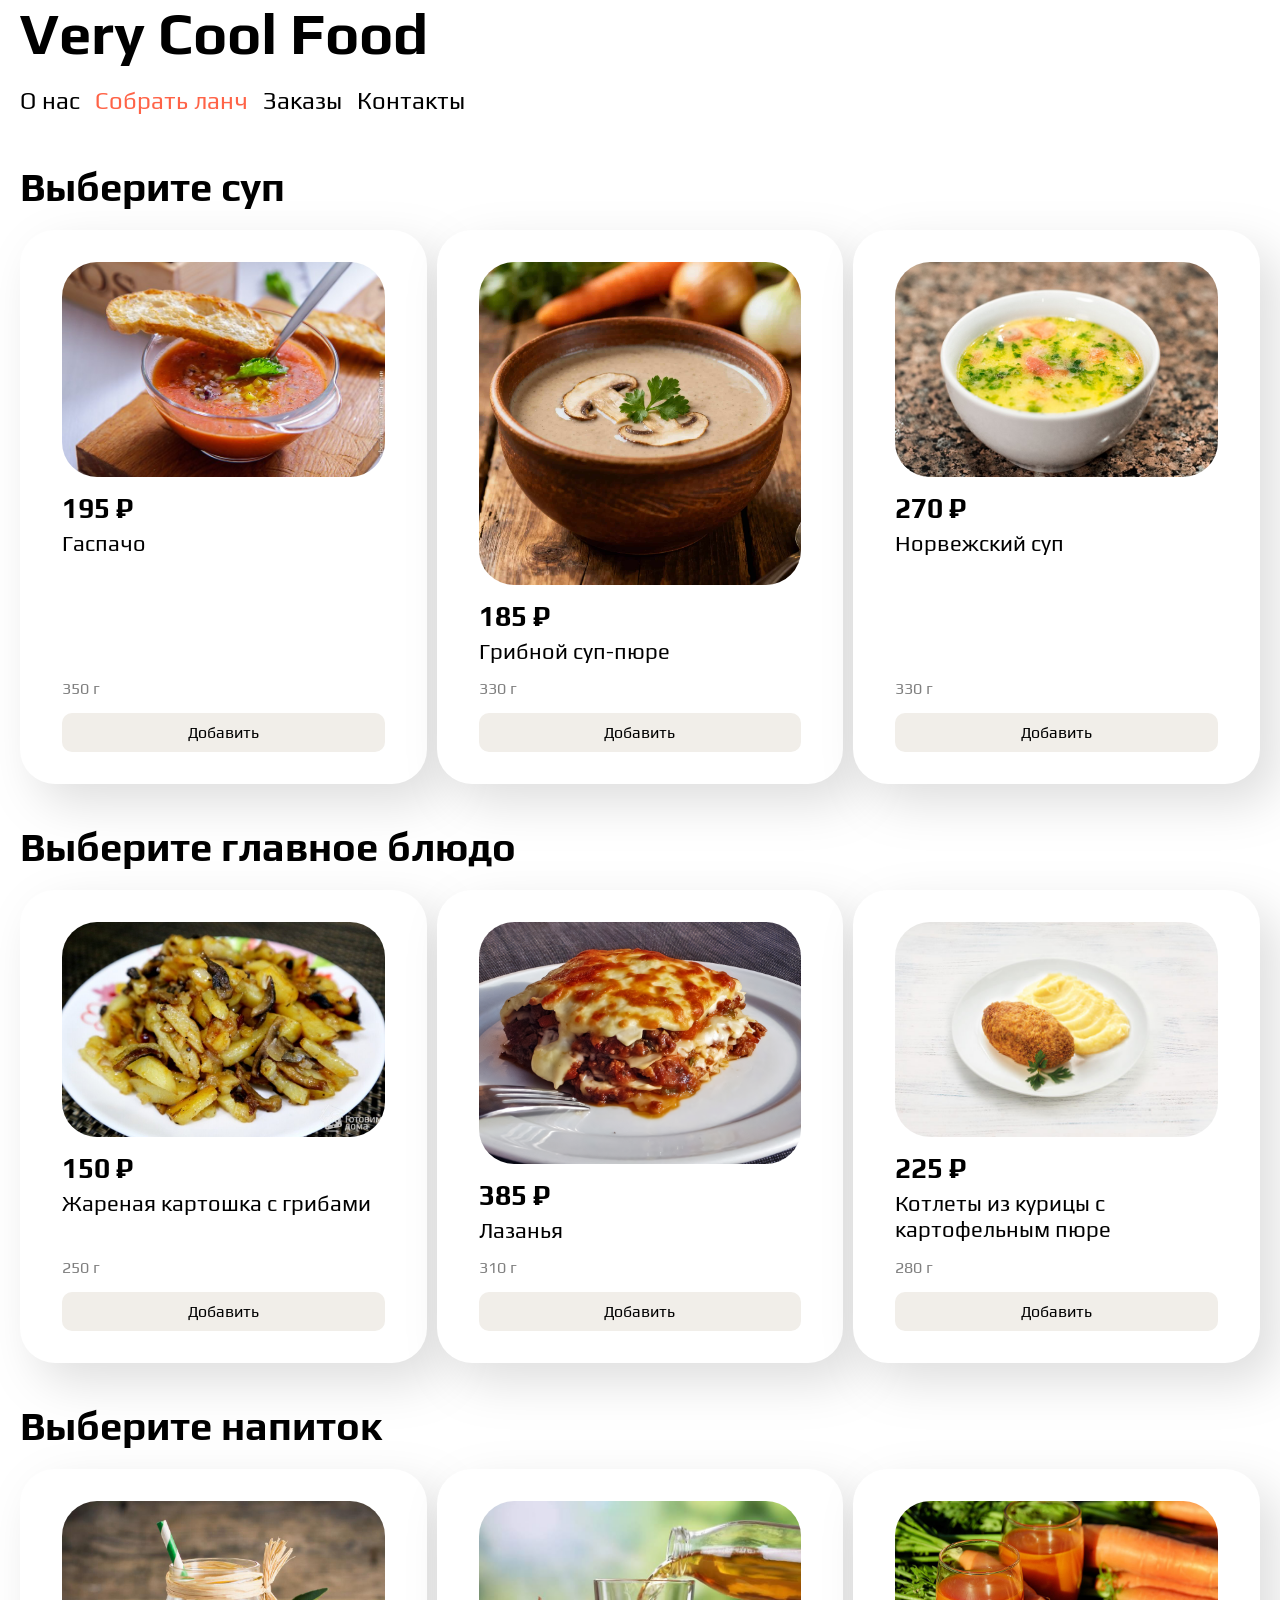
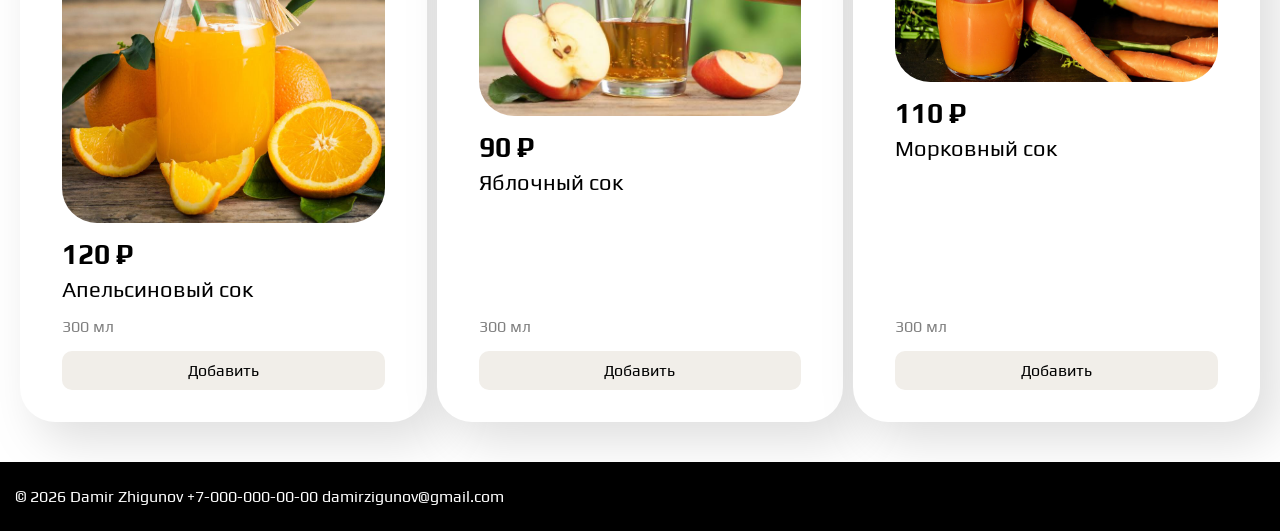
==== lunch.html @ 5d71ea07 "2. Вёрстка сеток (flexbox, grid, media-запросы)" ====
<!DOCTYPE html>
<html lang="ru">
    <head>
        <meta charset="utf-8">
        <meta name="viewport" content="width=device-width, initial-scale=1">
        <title>Собрать ланч — Very Cool Food</title>
        <link rel="stylesheet" href="styles/style.css">
        <link rel="stylesheet" href="styles/lunch.css">
        <link rel="preconnect" href="https://fonts.googleapis.com">
        <link rel="preconnect" href="https://fonts.gstatic.com" crossorigin>
        <link href="https://fonts.googleapis.com/css2?family=Play:wght@400;700&display=swap" rel="stylesheet">
    </head>
    <body>
        <header>
            <section>
                <h1 class="main-title">Very Cool Food</h1>
                <nav>
                    <ul>
                        <li><a href="index.html" class="links-header">О нас</a></li>
                        <li><a href="lunch.html" id="active" class="links-header">Собрать ланч</a></li>
                        <li><a href="#" class="links-header">Заказы</a></li>
                        <li><a href="#footer" class="links-header">Контакты</a></li>
                    </ul>
                </nav>
            </section>
        </header>
        <main>
            <section>
                <h2>Выберите суп</h2>
                <div class="dishes">
                    <div class="dish">
                        <img class="dish-img" src="images/gaspacho.jpg" alt="гаспачо">
                        <p class="dish-price">195 ₽</p>
                        <p class="dish-name">Гаспачо</p>
                        <p class="dish-weight">350 г</p>
                        <button class="dish-button">Добавить</button>
                    </div>
                    <div class="dish">
                        <img class="dish-img" src="images/mushroom-soup.jpg" alt="грибной суп-пюре">
                        <p class="dish-price">185 ₽</p>
                        <p class="dish-name">Грибной суп-пюре</p>
                        <p class="dish-weight">330 г</p>
                        <button class="dish-button">Добавить</button>
                    </div>
                    <div class="dish">
                        <img class="dish-img" src="images/norwegian-soup.jpg" alt="норвежский суп">
                        <p class="dish-price">270 ₽</p>
                        <p class="dish-name">Норвежский суп</p>
                        <p class="dish-weight">330 г</p>
                        <button class="dish-button">Добавить</button>
                    </div>
                </div>
            </section>
            <section>
                <h2>Выберите главное блюдо</h2>
                <div class="dishes">
                    <div class="dish">
                        <img class="dish-img" src="images/potato-mushrooms.jpg" alt="жареная картошка с грибами">
                        <p class="dish-price">150 ₽</p>
                        <p class="dish-name">Жареная картошка с грибами</p>
                        <p class="dish-weight">250 г</p>
                        <button class="dish-button">Добавить</button>
                    </div>
                    <div class="dish">
                        <img class="dish-img" src="images/lasagna.jpg" alt="лазанья">
                        <p class="dish-price">385 ₽</p>
                        <p class="dish-name">Лазанья</p>
                        <p class="dish-weight">310 г</p>
                        <button class="dish-button">Добавить</button>
                    </div>
                    <div class="dish">
                        <img class="dish-img" src="images/cutlets.jpg" alt="котлеты из курицы с картофельным пюре">
                        <p class="dish-price">225 ₽</p>
                        <p class="dish-name">Котлеты из курицы с картофельным пюре</p>
                        <p class="dish-weight">280 г</p>
                        <button class="dish-button">Добавить</button>
                    </div>
                </div>
            </section>
            <section>
                <h2>Выберите напиток</h2>
                <div class="dishes">
                    <div class="dish">
                        <img class="dish-img" src="images/orange-juice.jpg" alt="апельсиновый сок">
                        <p class="dish-price">120 ₽</p>
                        <p class="dish-name">Апельсиновый сок</p>
                        <p class="dish-weight">300 мл</p>
                        <button class="dish-button">Добавить</button>
                    </div>
                    <div class="dish">
                        <img class="dish-img" src="images/apple-juice.jpg" alt="яблочный сок">
                        <p class="dish-price">90 ₽</p>
                        <p class="dish-name">Яблочный сок</p>
                        <p class="dish-weight">300 мл</p>
                        <button class="dish-button">Добавить</button>
                    </div>
                    <div class="dish">
                        <img class="dish-img" src="images/carrot-juice.jpg" alt="морковный сок">
                        <p class="dish-price">110 ₽</p>
                        <p class="dish-name">Морковный сок</p>
                        <p class="dish-weight">300 мл</p>
                        <button class="dish-button">Добавить</button>
                    </div>
                </div>
            </section>
        </main>
        <footer id="footer">
            <p>&copy; 2026 Damir Zhigunov <a href="tel:+70000000000" class="links-footer">+7-000-000-00-00</a> <a href="mailto:damirzigunov@gmail.com" class="links-footer">damirzigunov@gmail.com</a></p>
        </footer>
    </body>
</html>
---- styles/style.css ----
* {
    box-sizing: border-box;
    padding: 0;
    margin: 0;
}

html, body {
    height: 100%;
}

body {
    margin: 0;
    padding: 0;
    font-family: "Play", sans-serif;
    display: flex;
    flex-direction: column;
    min-height: 100vh;
}

main {
    flex: 1 0 auto;
}

header {
    background-color: white;
    color: black;
    padding: 0;
    text-align: left;
    margin: 0 0 30px 0;
}

header section {
    padding: 0 0 0 20px;
}

header .main-title {
    text-align: left;
    font-size: 58px;
    margin: 0 0 20px 0;
}

header nav ul {
    display: flex;
    flex-wrap: wrap;
    gap: 15px;
    list-style: none;
    padding: 0;
}

header li {
    max-width: 300px;
}

.play-regular {
  font-family: "Play", sans-serif;
  font-weight: 400;
  font-style: normal;
}

.play-bold {
  font-family: "Play", sans-serif;
  font-weight: 700;
  font-style: normal;
}

main section {
    margin: 0 0 0 20px;
}

main ul {
    list-style-position: inside;
}

main li {
    padding: 0 20px;
}

main h2 {
    font-size: 40px;
    padding: 0;
    margin: 20px 0;
}

main .text {
    font-size: 26px;
    padding: 0;
    margin: 0 0 35px 0;
}

.table-caption {
    font-weight: bold;
}

.table-text {
    font-size: 20px;
    padding: 10px;
}

main td {
    border: 2px solid darkgrey;
    padding: 5px;
    text-align: center;
}

main table {
    border-collapse: collapse;
    margin: 0 0 20px 0;
}

footer {
    background-color: black;
    color: white;
    margin: 0;
    padding: 0;
    flex-shrink: 0;
}

footer p {
    margin: 0;
    padding: 25px 15px;
}

.links-header {
    color: black;
    text-decoration: none;
    font-size: 24px;
    font-weight: 400;
}

.links-footer {
    color: white;
    text-decoration: none;
    font-size: 16px;
    font-weight: 400;
}

.links-header:hover {
    color: orange;
}

.links-footer:hover {
    color: orangered;
}

#active {
    color: tomato;
}

.cool-img img {
    height: 400px;
}

/* адаптивность */

@media (max-width: 800px) {
    header nav ul {
        justify-content: space-between;
    }

    header .main-title {
        text-align: center;
    }

    .cool-img img {
        width: 500px;
        height: auto;
    }
}

@media (max-width: 600px) {
    header nav ul {
        flex-direction: column;
        align-items: center;
    }

    .links-header {
        font-size: 28px;
    }

    .cool-img img {
        width: 100%;
    }

    .table-text {
        font-size: 18px;
    }
}

@media (max-width: 400px) {
    .table-text {
        font-size: 16px;
    }
}
---- styles/lunch.css ----
main .dishes {
    display: grid;
    grid-template-columns: repeat(3, 1fr);
    gap: 10px;
    margin: 0 20px 40px 0;
}

.dish {
    display: flex;
    flex-direction: column;
    background-color: white;
    padding: 30px 40px;
    border-radius: 35px;
    border: 2px solid transparent;
    cursor: pointer;
    filter: drop-shadow(17px 19px 24px rgba(0, 0, 0, 0.13));
}

.dish:hover {
    border-color: tomato;
}

.dish-img {
    width: 100%;
    border-radius: 35px;
}

.dish-price {
    font-size: 28px;
    font-weight: 700;
    margin-top: 15px;
}

.dish-name {
    font-size: 22px;
    margin-top: 6px;
}

.dish-weight {
    color: grey;
    margin-top: auto;
    padding-top: 15px;
}

.dish-button {
    background-color: #f1eee9;
    border: none;
    border-radius: 10px;
    padding: 10px 30px;
    margin-top: 15px;
    font-family: inherit;
    font-size: 16px;
    text-align: center;
    cursor: pointer;
}

.dish:hover .dish-button {
    background-color: tomato;
    color: white;
}

/* адаптивность */

@media (max-width: 800px) {
    main .dishes {
        grid-template-columns: repeat(2, 1fr);
    }
}

@media (max-width: 600px) {
    main section h2 {
        text-align: center;
    }

    main .dishes {
        grid-template-columns: 1fr;
    }
}
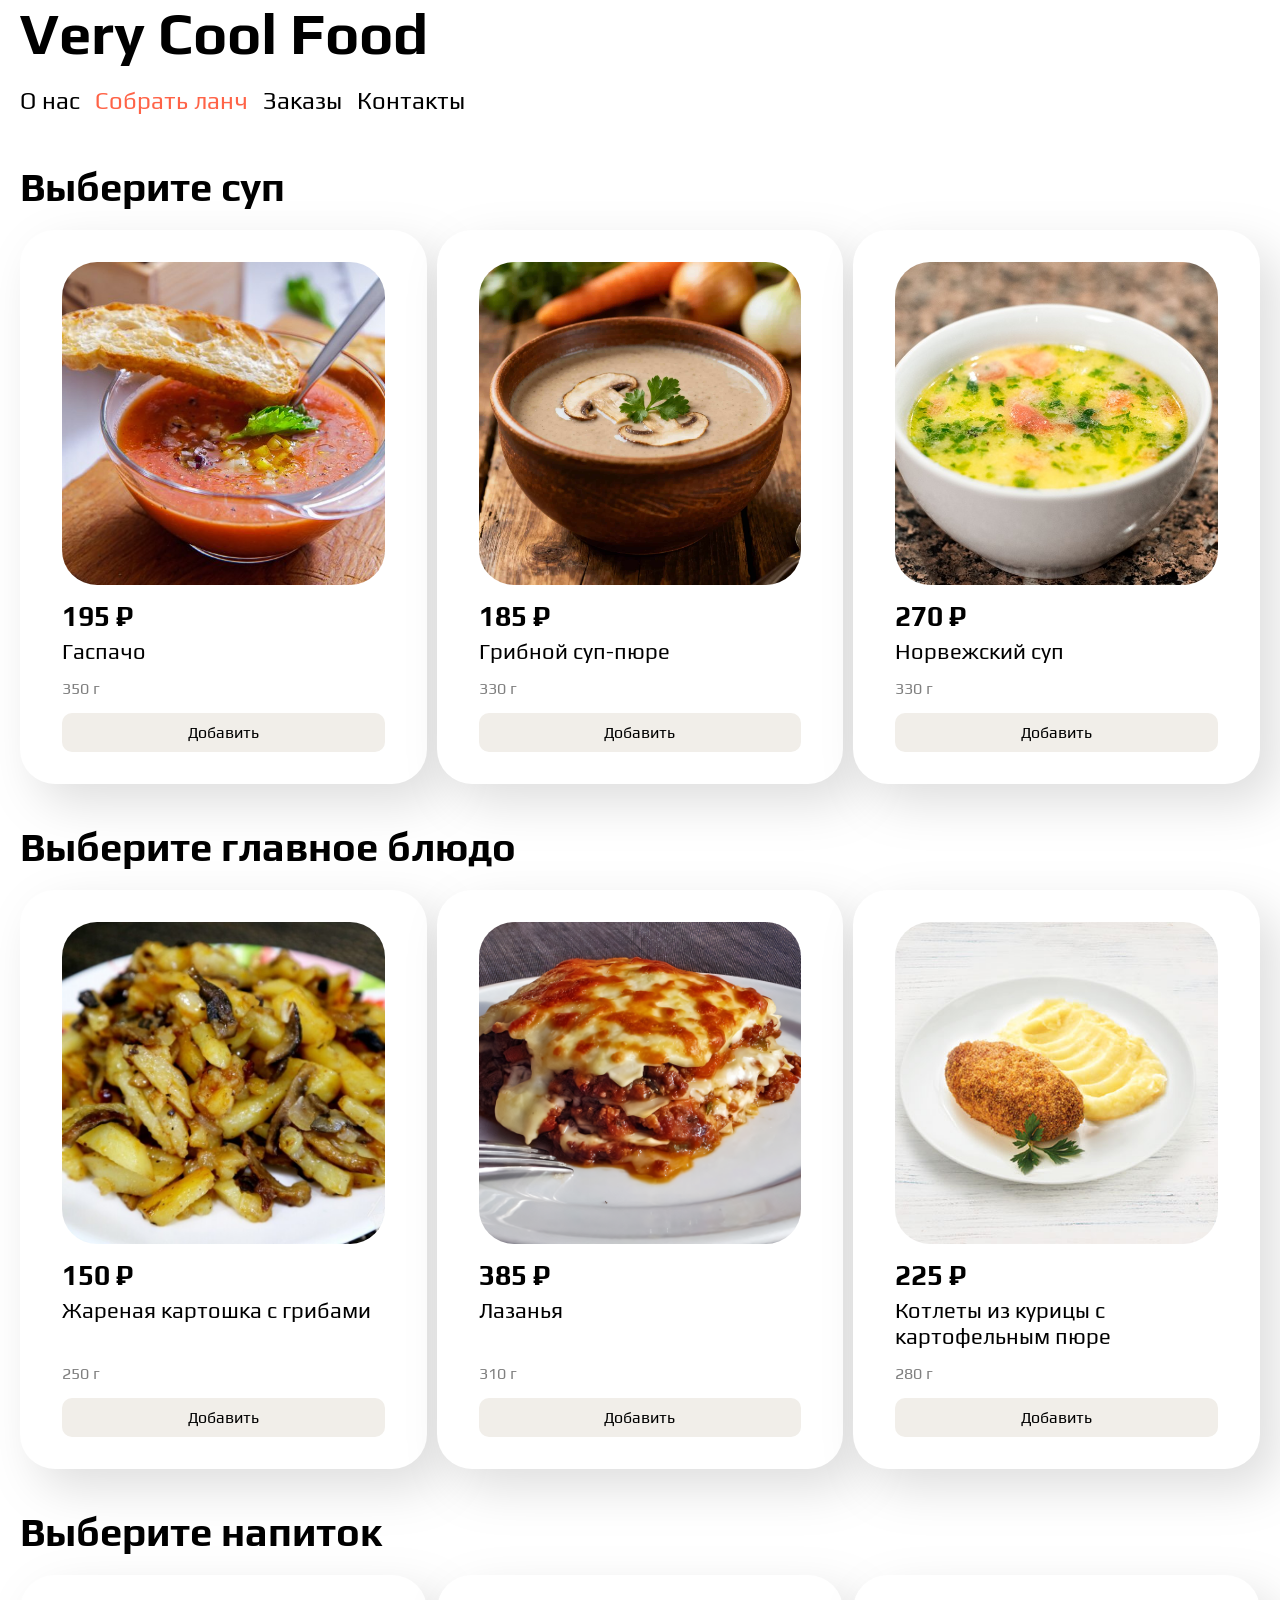
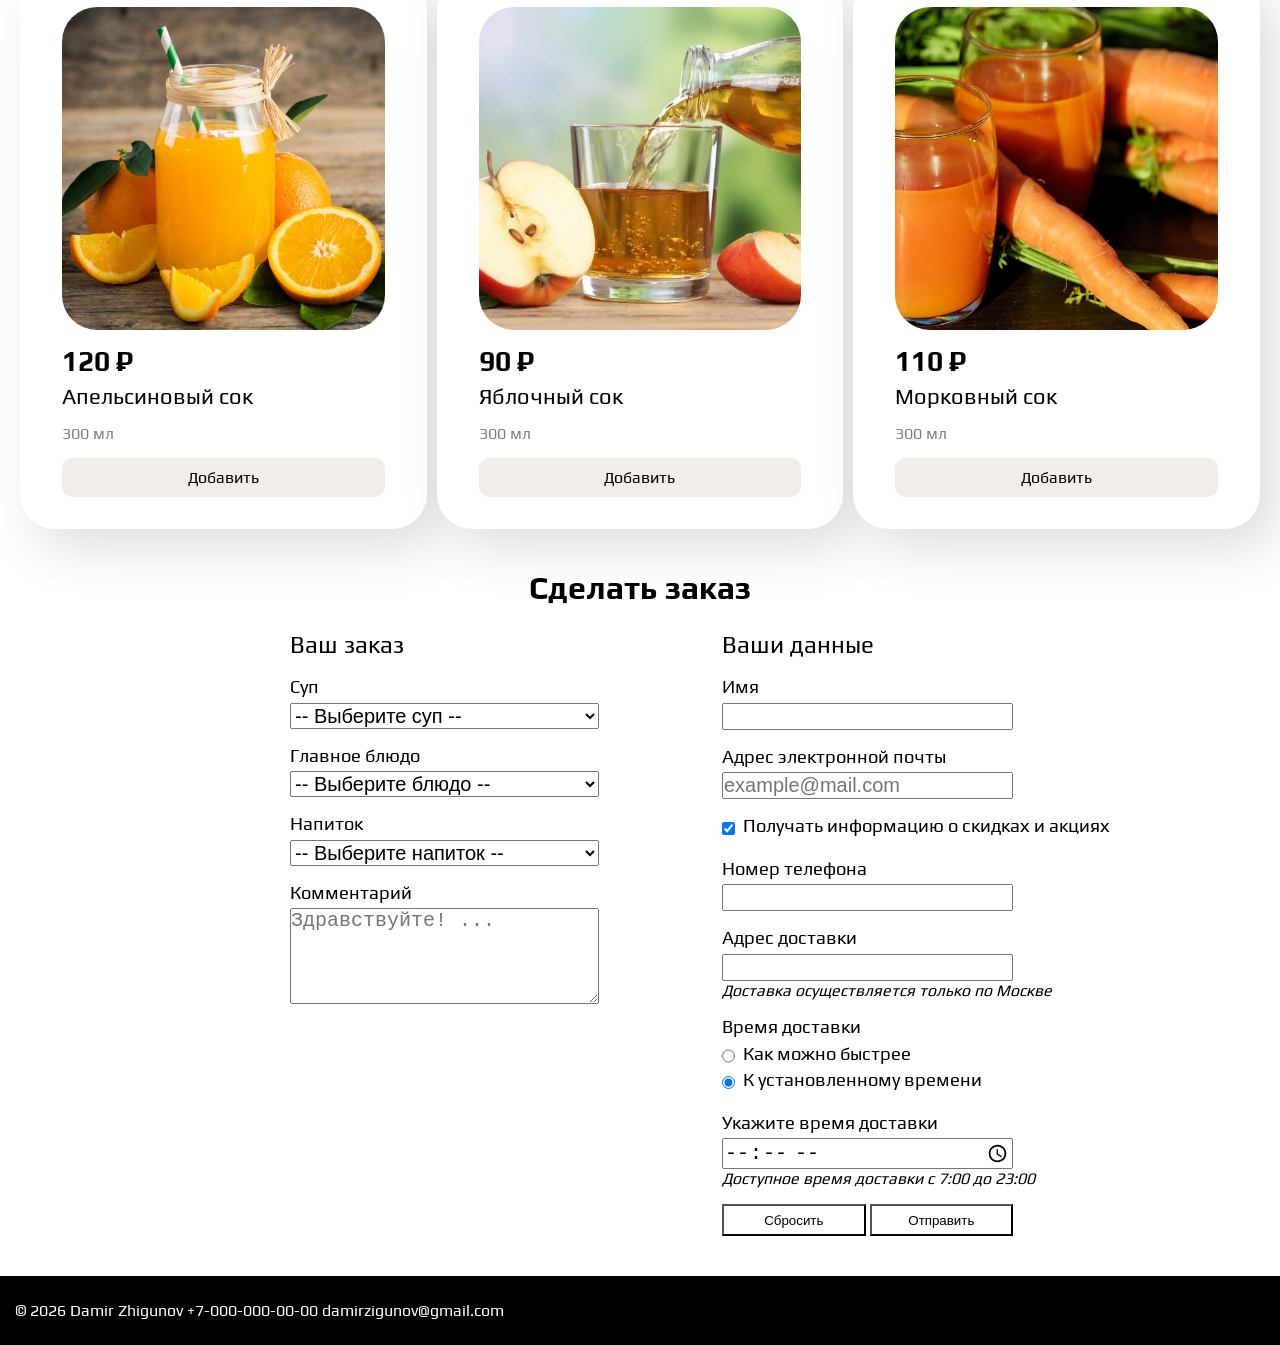
==== commit fb57eba4: "3. Работа с формами, HTTP" ====
--- a/lunch.html
+++ b/lunch.html
@@ -104,6 +104,101 @@
                 </div>
             </section>
         </main>
+        <div class="form-container">
+            <form class="order-form" method="POST" action="https://httpbin.org/post">
+                <h1 class="order-title">Сделать заказ</h1>
+
+                <div class="form-columns">
+                    <div class="form-column">
+                        <h2>Ваш заказ</h2>
+                        <div class="field">
+                            <label for="select-soup">Суп</label>
+                            <select id="select-soup" name="soup" required>
+                                <option value="" selected>-- Выберите суп --</option>
+                                <option value="gaspacho">Гаспачо</option>
+                                <option value="mushroom-soup">Грибной суп-пюре</option>
+                                <option value="norwegian-soup">Норвежский суп</option>
+                            </select>
+                        </div>
+                        <div class="field">
+                            <label for="select-dish">Главное блюдо</label>
+                            <select id="select-dish" name="dish" required>
+                                <option value="" selected>-- Выберите блюдо --</option>
+                                <option value="potato-with-mushrooms">Жаренная картошка с грибами</option>
+                                <option value="lasagna">Лазанья</option>
+                                <option value="chicken-cutlets-with-potato">Котлеты из курицы с картофельным пюре</option>
+                            </select>
+                        </div>
+                        <div class="field">
+                            <label for="select-drink">Напиток</label>
+                            <select id="select-drink" name="drink" required>
+                                <option value="" selected>-- Выберите напиток --</option>
+                                <option value="orange-juice">Апельсиновый сок</option>
+                                <option value="apple-juice">Яблочный сок</option>
+                                <option value="carrot-juice">Морковный сок</option>
+                            </select>
+                        </div>
+                        <div class="field">
+                            <label for="comment">Комментарий</label>
+                            <textarea id="comment" name="comment" spellcheck="true" placeholder="Здравствуйте! ..." maxlength="500"></textarea>
+                        </div>
+                    </div>
+
+
+                    
+                    <div class="form-column">
+                        <h2>Ваши данные</h2>
+                        <div class="field">
+                            <label for="order-name">Имя</label>
+                            <input type="text" id="order-name" name="name" required>
+                        </div>
+                        <div class="field">
+                            <label for="email">Адрес электронной почты</label>
+                            <input type="email" id="email" name="email" placeholder="example@mail.com" required>
+                        </div>
+
+                        <div class="field field-checkbox">
+                            <input type="checkbox" id="ads-check" name="ads" checked>
+                            <label for="ads-check">Получать информацию о скидках и акциях</label>
+                        </div>
+
+                        <div class="field">
+                            <label for="phone-number">Номер телефона</label>
+                            <input type="tel" id="phone-number" name="phone-number" required>
+                        </div>
+                        <div class="field">
+                            <label for="order-address">Адрес доставки</label>
+                            <input type="text" id="order-address" name="order-address" required>
+                            <p class="cursive-note">Доставка осуществляется только по Москве</p>
+                        </div>
+
+                        <div class="field">
+                            <p class="radio-note">Время доставки</p>
+
+                            <div class="radio-row">
+                                <input type="radio" id="radio1" name="delivery-speed" value="as-fast-as-possible">
+                                <label for="radio1">Как можно быстрее</label>
+                            </div>
+
+                            <div class="radio-row">
+                                <input type="radio" id="radio2" name="delivery-speed" value="at-the-stated-time" checked>
+                                <label for="radio2">К установленному времени</label>
+                            </div>
+                        </div>
+
+                        <div class="field">
+                            <label for="delivery-time">Укажите время доставки</label>
+                            <input type="time" id="delivery-time" name="delivery-time" min="07:00" max="23:00" step="300">
+                            <p class="cursive-note">Доступное время доставки с 7:00 до 23:00</p>
+                        </div>
+                        <div class="field button-field">
+                            <button type="reset">Сбросить</button>
+                            <button type="submit">Отправить</button>
+                        </div>
+                    </div>
+                </div>
+            </form>
+        </div>
         <footer id="footer">
             <p>&copy; 2026 Damir Zhigunov <a href="tel:+70000000000" class="links-footer">+7-000-000-00-00</a> <a href="mailto:damirzigunov@gmail.com" class="links-footer">damirzigunov@gmail.com</a></p>
         </footer>
--- a/styles/lunch.css
+++ b/styles/lunch.css
@@ -23,6 +23,8 @@
 .dish-img {
     width: 100%;
     border-radius: 35px;
+    aspect-ratio: 1 / 1;
+    object-fit: cover;
 }
 
 .dish-price {
@@ -59,7 +61,89 @@
     color: white;
 }
 
+form h1 {
+    text-align: center;
+    margin-bottom: 25px;
+}
+
+form h2 {
+    font-weight: 200;
+    margin-bottom: 10px;
+}
+
+.form-columns {
+    display: flex;
+    justify-content: center;
+    padding-left: 120px;
+    gap: 20px
+}
+
+.form-column {
+    flex: 0 0 auto;
+}
+
+label,.order-title {
+    display: block;
+}
+
+.field {
+    padding: 0.5rem 0;
+}
+
+.cursive-note {
+    font-style: italic;
+}
+
+form textarea,form select,form input[type="text"],form input[type="email"],form input[type="tel"],form input[type="time"] {
+    width: 75%;
+    font-size: 1.25rem;
+}
+
+form button {
+    background-color: white;
+    box-sizing: border-box;
+    width: 37%;
+    height: 2rem;
+}
+
+form .button-field {
+    margin-bottom: 2rem;
+}
+
+.field-checkbox,.radio-row {
+    display: flex;
+    flex-direction: row;
+    gap: 8px;
+}
+
+form textarea {
+    width: 19.3rem;
+    height: 6rem;
+    max-width: 25rem;
+    max-height: 10rem;
+    min-width: 19.3rem;
+    min-height: 6rem;
+}
+
+form label,form .radio-note {
+    font-size: 1.15rem;
+    padding-bottom: 0.35rem;
+}
+
 /* адаптивность */
+
+@media (max-width: 1000px) {
+    .form-columns {
+        justify-content: space-around;
+        gap: 0px;
+        padding: 0px;
+        margin: 0px;
+    }
+
+    .form-column {
+        flex: 0 0 400px;
+    }
+}
 
 @media (max-width: 800px) {
     main .dishes {
